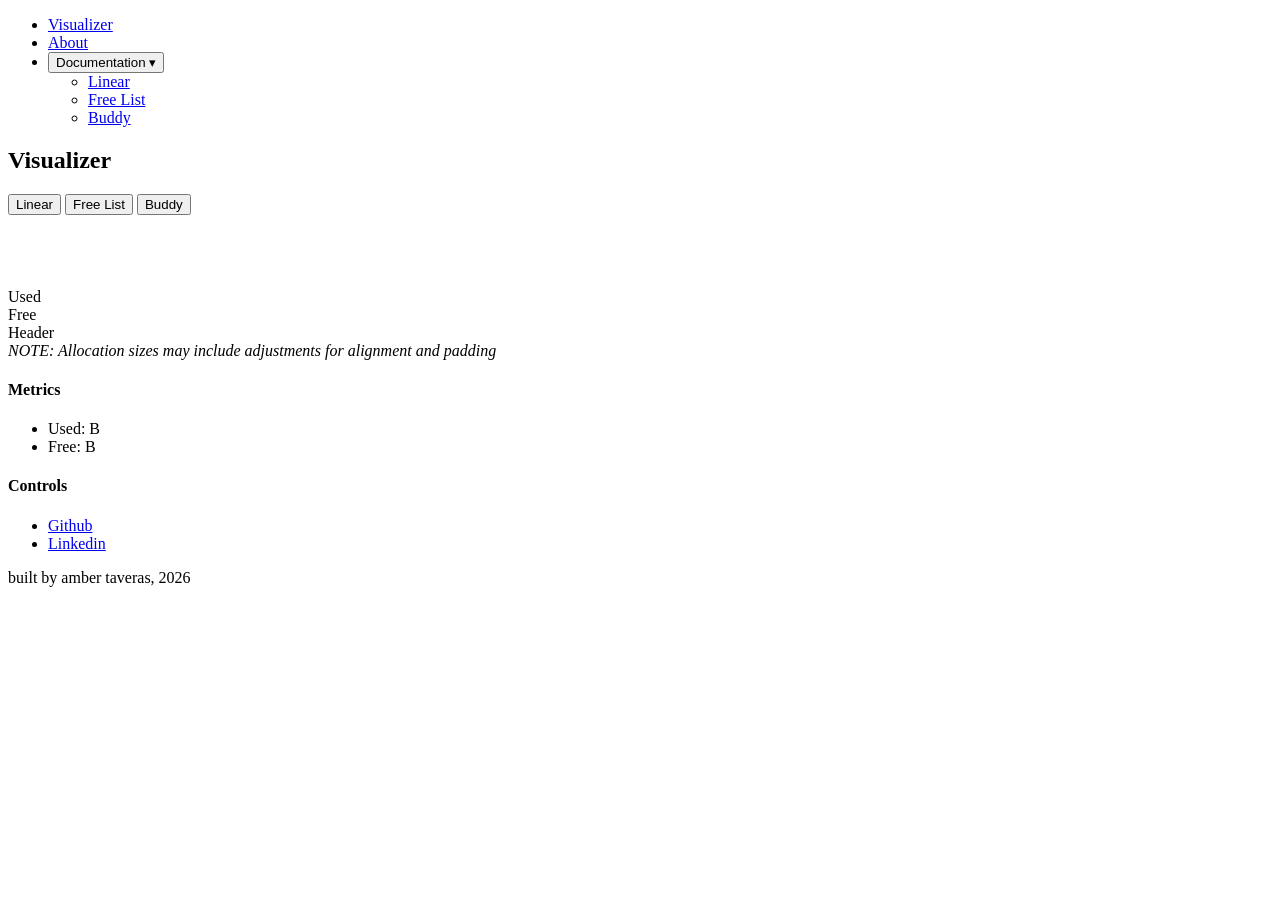
==== index.html @ 4de5b0d7 "deploy: b38f8e0fbba124051f6c832cd72cc701d735a8a5" ====
<!doctype html>
<html lang="en">
  <head>
    <meta charset="UTF-8" />
    <meta name="viewport" content="width=device-width, initial-scale=1.0" />
    <link rel="stylesheet" href="styles.css" />
    <script src="js/components.js" defer></script>
    <script type="module" src="js/script.js"></script>
    <title>Memory Allocators</title>
  </head>
  <body>
    <site-nav></site-nav>
    <main>
      <header>
        <h2>Visualizer</h2>
      </header>

      <section class="allocator-selection">
        <button class="toggle" data-type="linear">Linear</button>
        <button class="toggle" data-type="free-list">Free List</button>
        <button class="toggle" data-type="buddy">Buddy</button>
      </section>

      <section class="visualizer">
        <h3 class="title"></h3>
        <br />
        <br />
        <div id="allocator"></div>
        <br />
        <div id="legend">
          <div class="legend-item">
            <div class="block used legend-swatch"></div>
            <span>Used</span>
          </div>
          <div class="legend-item">
            <div class="block free legend-swatch"></div>
            <span>Free</span>
          </div>
          <div class="legend-item">
            <div class="block header legend-swatch"></div>
            <span>Header</span>
          </div>
        </div>
        <em id="note">NOTE: Allocation sizes may include adjustments for alignment and padding</em>
      </section>

      <section class="metrics">
        <h4>Metrics</h4>
        <ul class="metrics-list">
          <li>Used: <span id="m-used"></span> B</li>
          <li>Free: <span id="m-free"></span> B</li>
        </ul>
      </section>

      <section class="controls">
        <h4>Controls</h4>
      </section>
    </main>
    <site-footer></site-footer>
  </body>
</html>
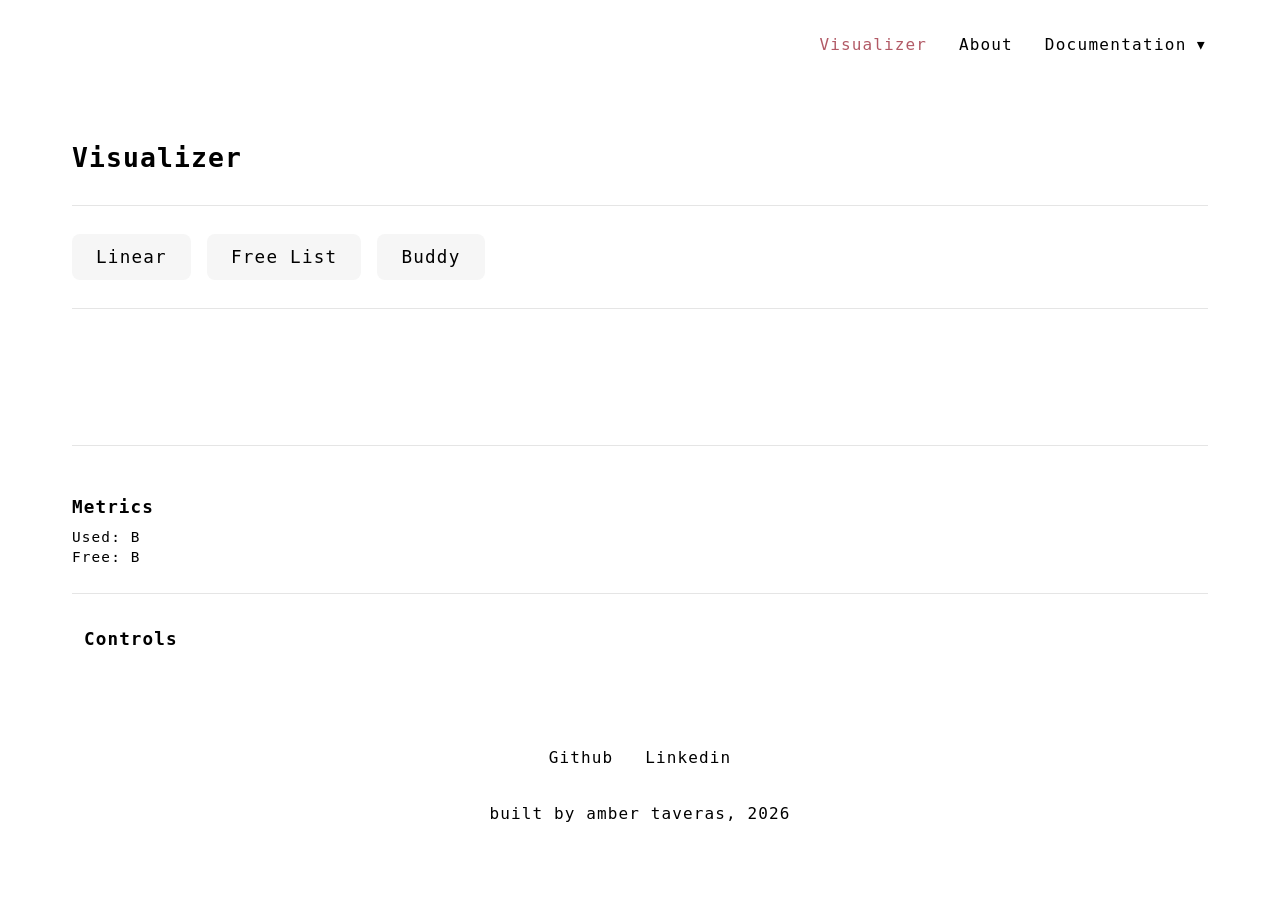
==== commit 9f13924a: "deploy: 3ce59d63b92f3930f6973bb8c4c86a14af8367dd" ====
--- a/index.html
+++ b/index.html
@@ -41,7 +41,12 @@
             <span>Header</span>
           </div>
         </div>
-        <em id="note">NOTE: Allocation sizes may include adjustments for alignment and padding</em>
+        <em id="note">
+          NOTE: Allocation sizes may include adjustments for alignment and
+          padding. See documentation for more details.
+        </em>
+
+        <div id="error"></div>
       </section>
 
       <section class="metrics">
--- a/styles.css
+++ b/styles.css
@@ -0,0 +1,448 @@
+:root {
+    --color-accent: #FFCEE4;
+    --color-primary: #B25A66;
+    --color-secondary: #7F1F3A;
+    --color-tertiary: #D01257;
+    --color-grey: #f6f6f6;
+    --max-width: 1200px;
+    --spacing: 2rem;
+}
+
+* {
+    box-sizing: border-box;
+}
+
+/* GLOBAL TAG STYLES */
+body {
+    font-family: "Kode Mono", monospace;
+    letter-spacing: 0.07em;
+    margin: 0;
+    padding: 0;
+    min-height: 100vh;
+    display: flex;
+    flex-direction: column;
+    font-weight: normal;
+}
+
+nav,
+main,
+footer {
+    padding: var(--spacing);
+    max-width: var(--max-width);
+    width: 100%;
+    margin: 0 auto;
+    box-sizing: border-box;
+}
+
+a {
+    color: black;
+    text-decoration: none;
+    transition: color 0.3s ease;
+}
+
+a:hover {
+    color: var(--color-tertiary);
+}
+
+ul {
+    list-style: none;
+    margin: 0;
+    padding: 0;
+    display: flex;
+}
+
+nav ul {
+    display: flex;
+    gap: 2rem;
+    align-items: center;
+    justify-content: flex-end;
+}
+
+nav li {
+    margin: 0;
+}
+
+.active,
+.selected {
+    color: var(--color-primary);
+}
+
+main {
+    flex: 1;
+    font-size: 1.1rem;
+}
+
+h1,
+h2,
+h3,
+h4,
+h5,
+h6 {
+    font-weight: normal;
+}
+
+header {
+    margin-bottom: 2rem;
+}
+
+h2 {
+    font-weight: 800;
+    margin-bottom: 0.5rem;
+}
+
+h3 {
+    font-weight: 700;
+    margin-bottom: 0.75rem;
+}
+
+h4 {
+    font-weight: 600;
+    margin-bottom: 0.75rem;
+}
+
+p {
+    line-height: 1.9;
+    margin-bottom: 1.4rem;
+}
+
+code {
+    font-size: 1.1rem;
+    font-weight: 500;
+    background: #f3f3f3;
+}
+
+pre {
+    background: var(--color-grey);
+    border: 1px solid #e5e5e5;
+    border-radius: 6px;
+    padding: 12px 14px;
+    margin: 0.5rem 0 0.75rem;
+    overflow-x: auto;
+}
+
+pre code {
+    background: none;
+    padding: 0;
+    font-size: 1rem;
+}
+
+section {
+    padding-top: 1.75rem;
+    border-top: 1px solid #e5e5e5;
+    margin-top: 1.75rem;
+}
+
+.allocator-selection {
+    display: flex;
+    justify-content: flex-start;
+    gap: 1rem;
+    margin-bottom: 1.2rem;
+}
+
+.toggle {
+    font-family: inherit;
+    background: var(--color-grey);
+    padding: 0.8rem 1.5rem;
+    font-size: 1.1rem;
+    border: none;
+    letter-spacing: 0.07em;
+    cursor: pointer;
+    border-radius: 0.5rem;
+}
+
+#allocator {
+    display: none;
+}
+
+#allocator.view {
+    width: 100%;
+    height: 60px;
+    display: flex;
+    align-items: center;
+    position: relative;
+    border: 2px solid black;
+    border-radius: 2px;
+}
+
+.block {
+    position: absolute;
+    height: 100%;
+    display: flex;
+    justify-content: center;
+    align-items: center;
+}
+
+.block.header {
+    background: #84cc16;
+}
+
+.block.used {
+    background: var(--color-secondary);
+    color: var(--color-accent);
+    border-left: 1.5px solid var(--color-primary);
+    border-right: 1.5px solid var(--color-primary);
+}
+
+.block.free {
+    background: #e0e0e0;
+    border-left: 1.5px solid var(--color-primary);
+    border-right: 1.5px solid var(--color-primary);
+}
+
+.block:first-child {
+    border-left: none;
+}
+
+.block:last-child {
+    border-right: none;
+}
+
+#legend {
+    display: none;
+    justify-content: center;
+    gap: 1.5rem;
+    margin-top: 0.5rem;
+    font-size: 0.75rem;
+}
+
+#legend.view {
+    display: flex;
+}
+
+.legend-item {
+    display: flex;
+    align-items: center;
+    gap: 0.25rem;
+}
+
+.legend-swatch {
+    position: relative;
+    width: 0.75rem;
+    height: 0.75rem;
+    border-radius: 0.125rem;
+    flex-shrink: 0;
+}
+
+.block.legend-swatch {
+    border: none;
+}
+
+#note {
+    display: none;
+}
+
+#note.view, #error.view {
+    display: block;
+    align-self: center;
+    justify-self: center;
+    padding-top: 2rem;
+    font-size: 0.7rem;
+}
+
+#error {
+    display: none;
+}
+
+#error.view {
+    color: var(--color-secondary);
+    font-weight: 700;
+    font-size: 0.8rem;
+}
+
+.metrics ul {
+    display: flex;
+    flex-direction: column;
+    gap: 0.2rem;
+    font-size: 0.9rem;
+}
+
+.controls {
+    display: flex;
+    flex-direction: column;
+    gap: 0.5rem;
+    padding: 0.75rem;
+}
+
+.control-row {
+    display: flex;
+    align-items: center;
+    gap: 0.4rem;
+    font-size: 1rem;
+}
+
+.controls select,
+.controls input[type="number"] {
+    padding: 0.25rem 0.5rem;
+    background: #fff;
+    border: 1px solid black;
+    border-radius: 0.25rem;
+    cursor: pointer;
+    font-size: inherit;
+    font-family: inherit;
+}
+
+.controls select:focus,
+.controls input[type="number"]:focus {
+    outline: none;
+    border-color: var(--color-primary);
+}
+
+.controls select:disabled {
+    opacity: 0.4;
+    cursor: not-allowed;
+}
+
+.controls button {
+    padding: 4px 10px;
+    background: var(--color-primary);
+    border: 1px solid var(--color-secondary);
+    border-radius: 4px;
+    color: #fff;
+    cursor: pointer;
+    white-space: nowrap;
+    font-size: inherit;
+    font-family: inherit;
+}
+
+.controls button:hover {
+    background: var(--color-secondary);
+    border-color: var(--color-secondary);
+}
+
+.controls button:active {
+    background: var(--color-tertiary);
+    border-color: var(--color-tertiary);
+}
+
+.method {
+    padding-bottom: 1.25rem;
+    margin-bottom: 1.75rem;
+    border-bottom: 1px solid #f0f0f0;
+}
+
+.method ul {
+    display: block;
+}
+
+.method li {
+    line-height: 1.5;
+}
+
+.method:last-child {
+    border-bottom: none;
+    margin-bottom: 0;
+    padding-bottom: 0;
+}
+
+#design,
+#api,
+#usage,
+#dependencies,
+#future {
+    padding-top: 1.5rem;
+    border-top: 1px solid #e5e5e5;
+    margin-top: 1.5rem;
+}
+
+.docs-list {
+    display: flex;
+    flex-direction: column;
+    gap: 0.5rem;
+    padding-inline-start: 2rem;
+    list-style-type: disc;
+}
+
+footer {
+    margin-top: auto;
+    display: flex;
+    flex-direction: column;
+    align-items: center;
+    justify-content: center;
+}
+
+footer ul {
+    gap: 2rem;
+    align-items: center;
+    justify-content: flex-end;
+}
+
+footer li {
+    margin: 0;
+}
+
+#copyright {
+    font-size: clamp(0.8rem, 2vw, 1rem);
+    padding: 1rem 0;
+}
+
+/* navigation dropdown */
+.dropdown {
+    position: relative;
+}
+
+.dropdown-trigger {
+    background: none;
+    border: none;
+    font-family: inherit;
+    letter-spacing: 0.08em;
+    font-size: 1rem;
+    cursor: pointer;
+    padding: 0;
+    display: flex;
+    align-items: center;
+    gap: 0.5rem;
+    transition: color 0.2s ease;
+}
+
+.dropdown-trigger:hover,
+.dropdown-trigger.active {
+    color: var(--color-tertiary);
+}
+
+.dropdown-trigger span {
+    display: inline-block;
+    transition: transform 0.2s ease;
+    font-size: 1.25rem;
+}
+
+.dropdown.open .dropdown-trigger span {
+    transform: rotate(180deg);
+}
+
+.dropdown-menu {
+    display: none;
+    position: absolute;
+    top: calc(100% + 0.75rem);
+    right: 0;
+    min-width: 160px;
+    z-index: 100;
+    padding: 0.25rem 0;
+    font-size: 1rem;
+}
+
+.dropdown-menu li {
+    width: 100%;
+}
+
+.dropdown-menu a {
+    display: block;
+    padding: 0.5rem 0.5rem;
+    white-space: nowrap;
+    transition: color 0.2s ease, background 0.2s ease;
+}
+
+.dropdown-menu a:hover {
+    color: var(--color-tertiary);
+    background: var(--color-accent);
+}
+
+.dropdown-menu {
+    display: none;
+}
+
+.dropdown-menu.open {
+    display: flex;
+    flex-direction: column;
+    gap: 0.5rem;
+    text-align: right;
+}
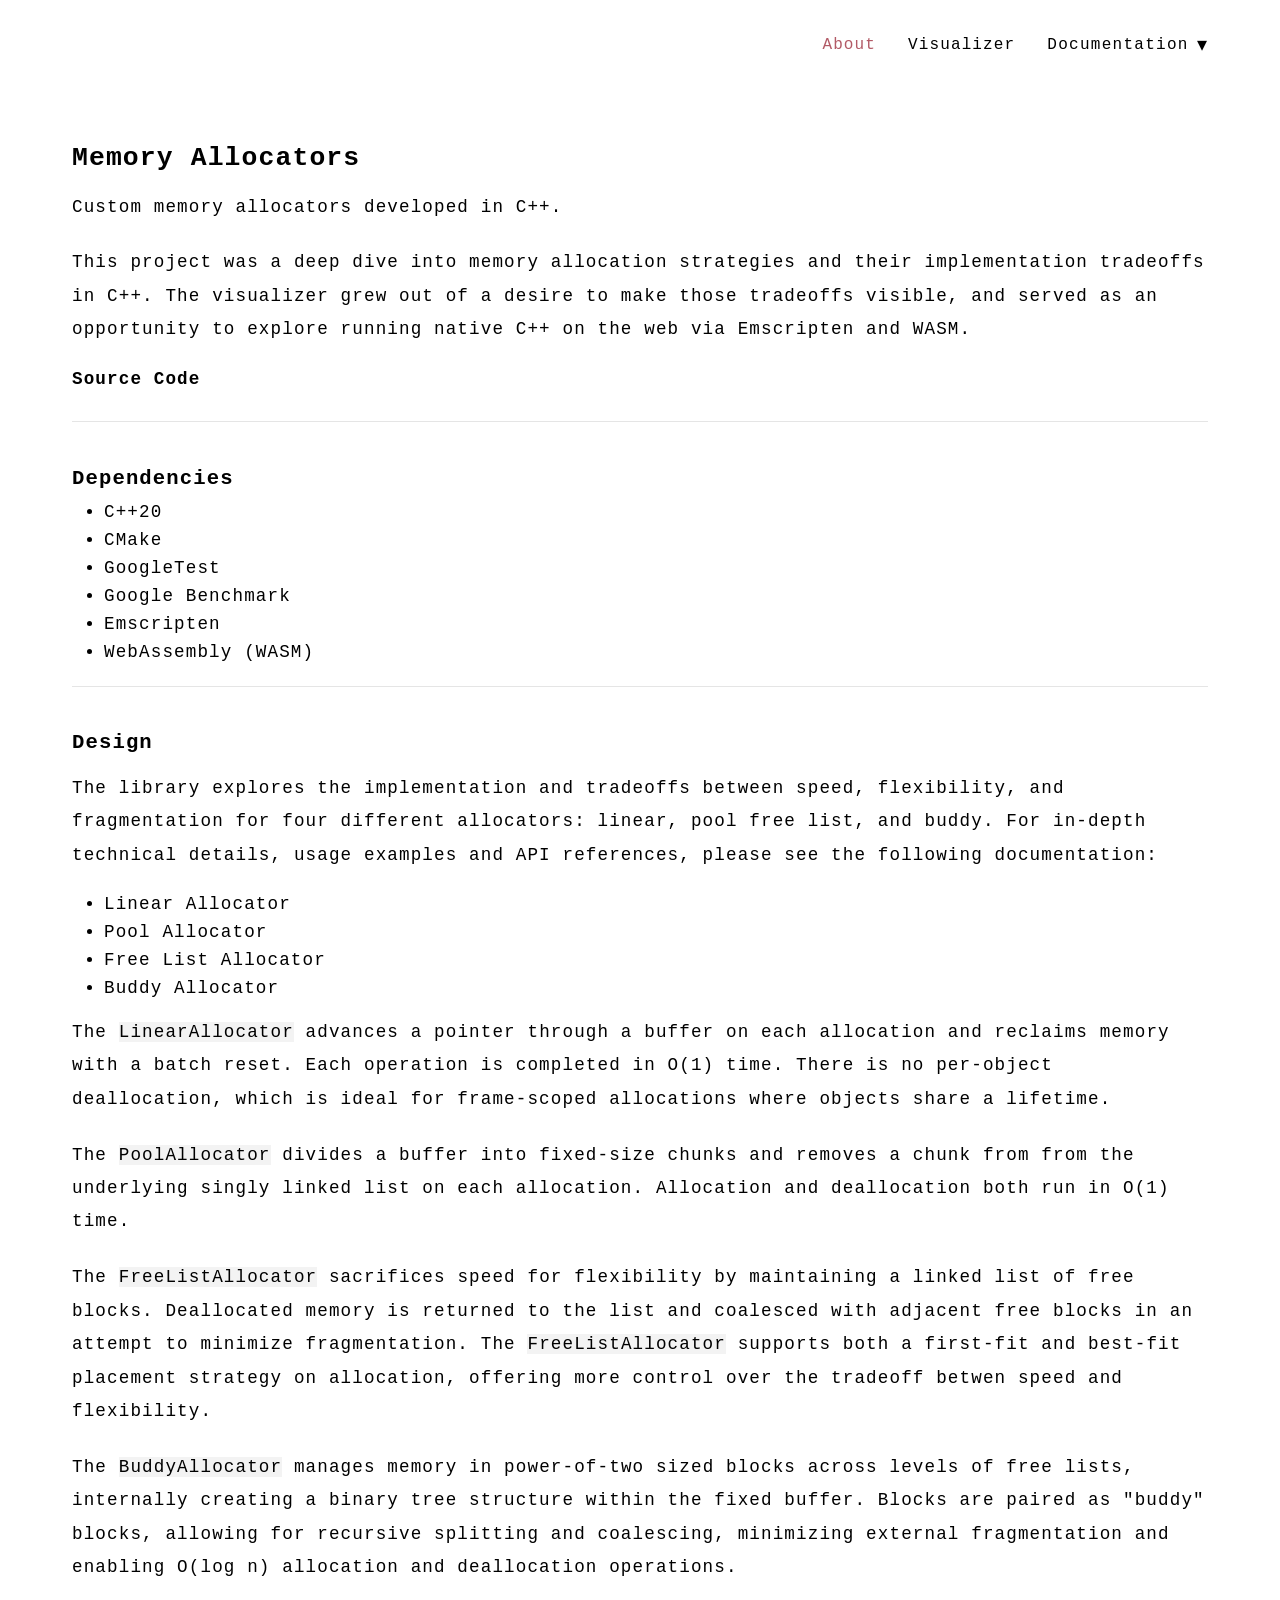
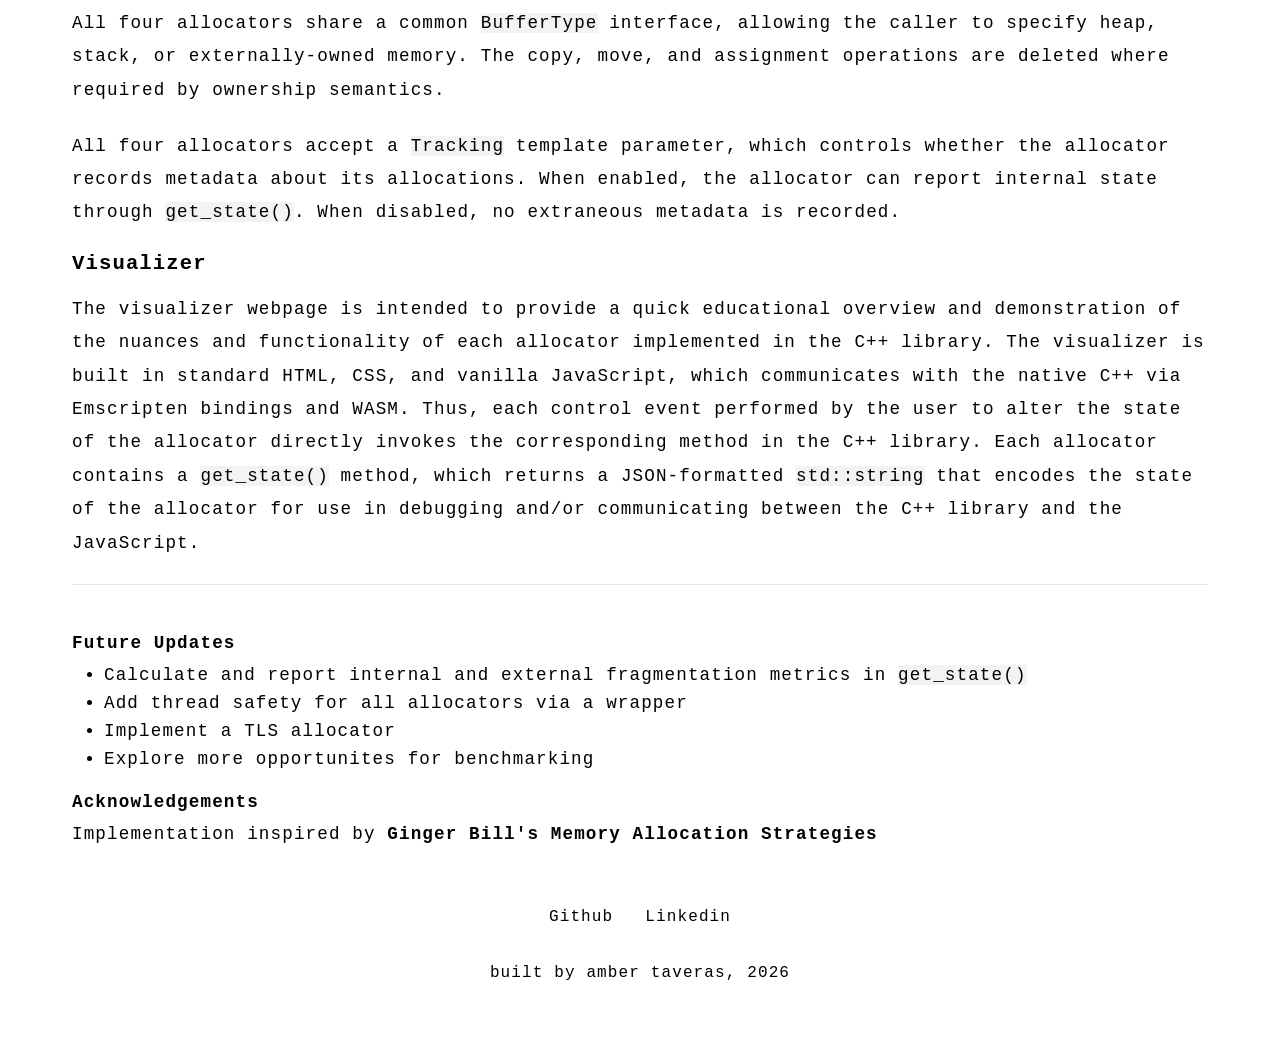
==== commit fc5fa80d: "deploy: 744c4ff121662156e184de2e4ee6d22526afa7e3" ====
--- a/index.html
+++ b/index.html
@@ -5,60 +5,140 @@
     <meta name="viewport" content="width=device-width, initial-scale=1.0" />
     <link rel="stylesheet" href="styles.css" />
     <script src="js/components.js" defer></script>
-    <script type="module" src="js/script.js"></script>
-    <title>Memory Allocators</title>
+    <title>Memory Allocators | About</title>
   </head>
   <body>
     <site-nav></site-nav>
     <main>
       <header>
-        <h2>Visualizer</h2>
+        <h2>Memory Allocators</h2>
+        <p>Custom memory allocators developed in C++.</p>
+        <p>
+          This project was a deep dive into memory allocation strategies and
+          their implementation tradeoffs in C++. The visualizer grew out of a
+          desire to make those tradeoffs visible, and served as an opportunity
+          to explore running native C++ on the web via Emscripten and WASM.
+        </p>
+
+        <a target="_blank" href="https://github.com/ambertav/memory-allocators"
+          ><strong>Source Code</strong></a
+        >
       </header>
 
-      <section class="allocator-selection">
-        <button class="toggle" data-type="linear">Linear</button>
-        <button class="toggle" data-type="free-list">Free List</button>
-        <button class="toggle" data-type="buddy">Buddy</button>
-      </section>
-
-      <section class="visualizer">
-        <h3 class="title"></h3>
-        <br />
-        <br />
-        <div id="allocator"></div>
-        <br />
-        <div id="legend">
-          <div class="legend-item">
-            <div class="block used legend-swatch"></div>
-            <span>Used</span>
-          </div>
-          <div class="legend-item">
-            <div class="block free legend-swatch"></div>
-            <span>Free</span>
-          </div>
-          <div class="legend-item">
-            <div class="block header legend-swatch"></div>
-            <span>Header</span>
-          </div>
-        </div>
-        <em id="note">
-          NOTE: Allocation sizes may include adjustments for alignment and
-          padding. See documentation for more details.
-        </em>
-
-        <div id="error"></div>
-      </section>
-
-      <section class="metrics">
-        <h4>Metrics</h4>
-        <ul class="metrics-list">
-          <li>Used: <span id="m-used"></span> B</li>
-          <li>Free: <span id="m-free"></span> B</li>
+      <section id="dependencies">
+        <h3>Dependencies</h3>
+        <ul class="docs-list">
+          <li>C++20</li>
+          <li>CMake</li>
+          <li>GoogleTest</li>
+          <li>Google Benchmark</li>
+          <li>Emscripten</li>
+          <li>WebAssembly (WASM)</li>
         </ul>
       </section>
 
-      <section class="controls">
-        <h4>Controls</h4>
+      <section id="design">
+        <h3>Design</h3>
+
+        <p>
+          The library explores the implementation and tradeoffs between speed,
+          flexibility, and fragmentation for four different allocators: linear,
+          pool free list, and buddy. For in-depth technical details, usage
+          examples and API references, please see the following documentation:
+        </p>
+        <ul class="docs-list">
+          <li>
+            <a target="_blank" href="docs/linear.html">Linear Allocator</a>
+          </li>
+          <li><a target="_blank" href="docs/pool.html">Pool Allocator</a></li>
+          <li>
+            <a target="_blank" href="docs/freelist.html">Free List Allocator</a>
+          </li>
+          <li><a target="_blank" href="docs/buddy.html">Buddy Allocator</a></li>
+        </ul>
+
+        <p>
+          The <code>LinearAllocator</code> advances a pointer through a buffer
+          on each allocation and reclaims memory with a batch reset. Each
+          operation is completed in O(1) time. There is no per-object
+          deallocation, which is ideal for frame-scoped allocations where
+          objects share a lifetime.
+        </p>
+
+        <p>
+          The <code>PoolAllocator</code> divides a buffer into fixed-size chunks
+          and removes a chunk from from the underlying singly linked list on
+          each allocation. Allocation and deallocation both run in O(1) time.
+        </p>
+
+        <p>
+          The <code>FreeListAllocator</code> sacrifices speed for flexibility by
+          maintaining a linked list of free blocks. Deallocated memory is
+          returned to the list and coalesced with adjacent free blocks in an
+          attempt to minimize fragmentation. The
+          <code>FreeListAllocator</code> supports both a first-fit and best-fit
+          placement strategy on allocation, offering more control over the
+          tradeoff betwen speed and flexibility.
+        </p>
+
+        <p>
+          The <code>BuddyAllocator</code> manages memory in power-of-two sized
+          blocks across levels of free lists, internally creating a binary tree
+          structure within the fixed buffer. Blocks are paired as "buddy"
+          blocks, allowing for recursive splitting and coalescing, minimizing
+          external fragmentation and enabling O(log n) allocation and
+          deallocation operations.
+        </p>
+
+        <p>
+          All four allocators share a common <code>BufferType</code> interface,
+          allowing the caller to specify heap, stack, or externally-owned
+          memory. The copy, move, and assignment operations are deleted where
+          required by ownership semantics.
+        </p>
+
+        <p>
+          All four allocators accept a <code>Tracking</code> template parameter,
+          which controls whether the allocator records metadata about its
+          allocations. When enabled, the allocator can report internal state
+          through <code>get_state()</code>. When disabled, no extraneous
+          metadata is recorded.
+        </p>
+
+        <h3>Visualizer</h3>
+        <p>
+          The visualizer webpage is intended to provide a quick educational
+          overview and demonstration of the nuances and functionality of each
+          allocator implemented in the C++ library. The visualizer is built in
+          standard HTML, CSS, and vanilla JavaScript, which communicates with
+          the native C++ via Emscripten bindings and WASM. Thus, each control
+          event performed by the user to alter the state of the allocator
+          directly invokes the corresponding method in the C++ library. Each
+          allocator contains a <code>get_state()</code> method, which returns a
+          JSON-formatted <code>std::string</code> that encodes the state of the
+          allocator for use in debugging and/or communicating between the C++
+          library and the JavaScript.
+        </p>
+      </section>
+
+      <section id="future">
+        <h4>Future Updates</h4>
+        <ul class="docs-list">
+          <li>
+            Calculate and report internal and external fragmentation metrics in
+            <code>get_state()</code>
+          </li>
+          <li>Add thread safety for all allocators via a wrapper</li>
+          <li>Implement a TLS allocator</li>
+          <li>Explore more opportunites for benchmarking</li>
+        </ul>
+        <h4>Acknowledgements</h4>
+        Implementation inspired by
+        <a
+          target="_blank"
+          href="https://www.gingerbill.org/series/memory-allocation-strategies/"
+          ><strong>Ginger Bill's Memory Allocation Strategies</strong></a
+        >
       </section>
     </main>
     <site-footer></site-footer>
